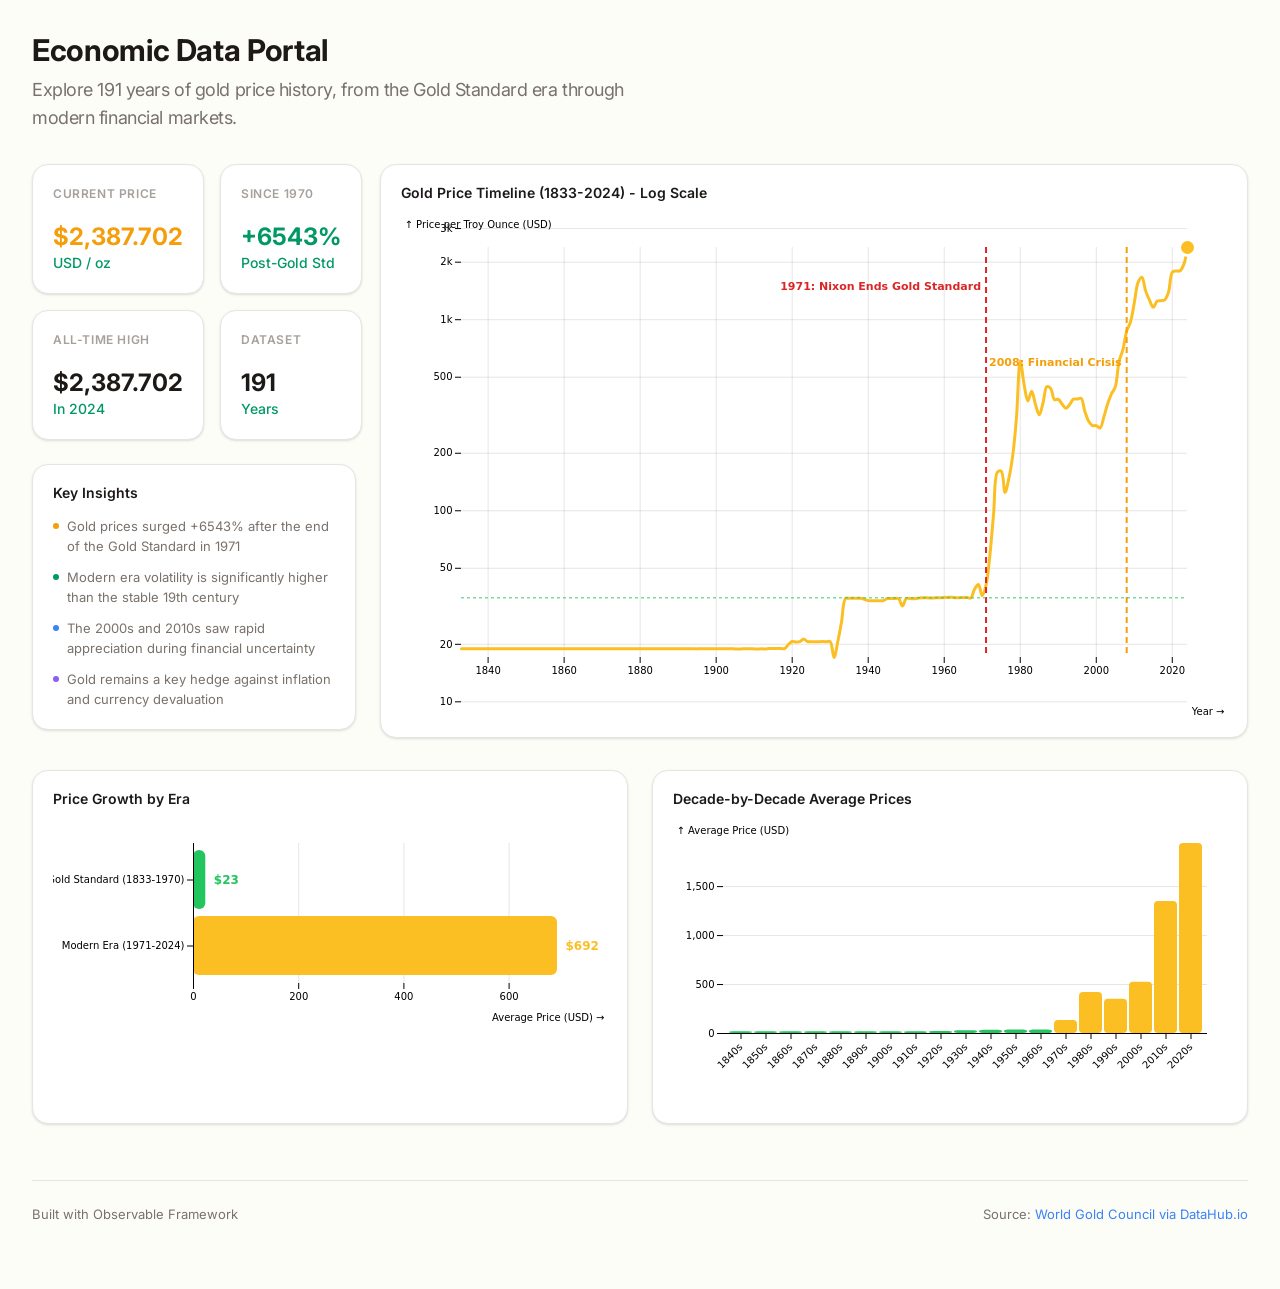
==== index.html @ 4b7fcaa3 "chore: deploy build files to root for datahub and compacted graphs into single index.md" ====
<!DOCTYPE html>
<html>
<head>
<meta charset="utf-8">
<meta name="viewport" content="width=device-width, initial-scale=1, maximum-scale=1">
<meta name="generator" content="Observable Framework v1.13.3">
<title>PortalJS Data App</title>
<link rel="preconnect" href="https://fonts.gstatic.com" crossorigin>
<link rel="preload" as="style" href="https://fonts.googleapis.com/css2?family=Source+Serif+4:ital,opsz,wght@0,8..60,200..900;1,8..60,200..900&amp;display=swap" crossorigin>
<link rel="preload" as="style" href="./_import/style.93a02f71.css">
<link rel="stylesheet" type="text/css" href="https://fonts.googleapis.com/css2?family=Source+Serif+4:ital,opsz,wght@0,8..60,200..900;1,8..60,200..900&amp;display=swap" crossorigin>
<link rel="stylesheet" type="text/css" href="./_import/style.93a02f71.css">
<link rel="modulepreload" href="./_observablehq/client.0e7dc575.js">
<link rel="modulepreload" href="./_observablehq/runtime.e080113b.js">
<link rel="modulepreload" href="./_observablehq/stdlib.73a8ec5a.js">
<link rel="modulepreload" href="./_npm/d3@7.9.0/e780feca.js">
<link rel="modulepreload" href="./_npm/htl@0.3.1/72f4716c.js">
<link rel="modulepreload" href="./_npm/@observablehq/plot@0.6.17/d761ef9b.js">
<link rel="modulepreload" href="./_npm/d3-dsv@3.0.1/9cffc2bd.js">
<link rel="modulepreload" href="./_npm/d3-array@3.2.4/e93ca09f.js">
<link rel="modulepreload" href="./_npm/d3-axis@3.0.0/0f2de24d.js">
<link rel="modulepreload" href="./_npm/d3-brush@3.0.0/65eb105b.js">
<link rel="modulepreload" href="./_npm/d3-chord@3.0.1/7ef8fb2e.js">
<link rel="modulepreload" href="./_npm/d3-color@3.1.0/aeb57b94.js">
<link rel="modulepreload" href="./_npm/d3-contour@4.0.2/1d2aed74.js">
<link rel="modulepreload" href="./_npm/d3-delaunay@6.0.4/5ced1d52.js">
<link rel="modulepreload" href="./_npm/d3-dispatch@3.0.1/9ba9c7f3.js">
<link rel="modulepreload" href="./_npm/d3-drag@3.0.0/4202580c.js">
<link rel="modulepreload" href="./_npm/d3-ease@3.0.1/cdd7e898.js">
<link rel="modulepreload" href="./_npm/d3-fetch@3.0.1/b4e2ad9a.js">
<link rel="modulepreload" href="./_npm/d3-force@3.0.0/5e804d15.js">
<link rel="modulepreload" href="./_npm/d3-format@3.1.0/86074ef6.js">
<link rel="modulepreload" href="./_npm/d3-geo@3.1.1/40599fb3.js">
<link rel="modulepreload" href="./_npm/d3-hierarchy@3.1.2/e49e792c.js">
<link rel="modulepreload" href="./_npm/d3-interpolate@3.0.1/8d1e5425.js">
<link rel="modulepreload" href="./_npm/d3-path@3.1.0/20d3f133.js">
<link rel="modulepreload" href="./_npm/d3-polygon@3.0.1/7553081f.js">
<link rel="modulepreload" href="./_npm/d3-quadtree@3.0.1/0dfd751c.js">
<link rel="modulepreload" href="./_npm/d3-random@3.0.1/3c90ee06.js">
<link rel="modulepreload" href="./_npm/d3-scale@4.0.2/843b6a76.js">
<link rel="modulepreload" href="./_npm/d3-scale-chromatic@3.1.0/ba24c2e7.js">
<link rel="modulepreload" href="./_npm/d3-selection@3.0.0/4d94e5b7.js">
<link rel="modulepreload" href="./_npm/d3-shape@3.2.0/6d3a6726.js">
<link rel="modulepreload" href="./_npm/d3-time@3.1.0/9f03c579.js">
<link rel="modulepreload" href="./_npm/d3-time-format@4.1.0/07c9626f.js">
<link rel="modulepreload" href="./_npm/d3-timer@3.0.1/b58a267d.js">
<link rel="modulepreload" href="./_npm/d3-transition@3.0.1/004da2ac.js">
<link rel="modulepreload" href="./_npm/d3-zoom@3.0.0/b5786b3f.js">
<link rel="modulepreload" href="./_npm/isoformat@0.2.1/18cbf477.js">
<link rel="modulepreload" href="./_npm/interval-tree-1d@1.0.4/53fe8176.js">
<link rel="modulepreload" href="./_npm/internmap@2.0.3/e08981d9.js">
<link rel="modulepreload" href="./_npm/delaunator@5.0.1/02d43215.js">
<link rel="modulepreload" href="./_npm/binary-search-bounds@2.0.5/cbf6ba23.js">
<link rel="modulepreload" href="./_npm/robust-predicates@3.0.2/aa00730b.js">

    <link rel="icon" href="./_file/observable.1af93621.png" type="image/png" sizes="32x32">
    <script type="module">
      import { inject } from 'https://esm.sh/@vercel/analytics@1.5.0';
      inject();
    </script>
  
<script type="module">

import {define} from "./_observablehq/client.0e7dc575.js";
import {registerFile} from "./_observablehq/stdlib.73a8ec5a.js";

registerFile("./data/annual-gold-prices.csv", {"name":"./data/annual-gold-prices.csv","mimeType":"text/csv","path":"./_file/data/annual-gold-prices.f1178b83.csv","lastModified":1761657023288,"size":2369});

define({id: "8c620198", inputs: ["FileAttachment","d3"], outputs: ["goldRaw","goldData","latestPrice","firstPrice","allTimeHigh","allTimeHighYear","priceIn1970","totalIncrease","yearsOfData","goldStandardData","modernEra"], body: async (FileAttachment,d3) => {
const goldRaw = FileAttachment("./data/annual-gold-prices.csv").csv({typed: true});
const goldData = (await goldRaw).map(d => ({
  year: +d.Date,
  price: +d.Price
})).filter(d => d.price > 0);

const latestPrice = goldData[goldData.length - 1].price;
const firstPrice = goldData[0].price;
const allTimeHigh = d3.max(goldData, d => d.price);
const allTimeHighYear = goldData.find(d => d.price === allTimeHigh).year;
const priceIn1970 = goldData.find(d => d.year === 1970)?.price || 35;
const totalIncrease = ((latestPrice - priceIn1970) / priceIn1970 * 100).toFixed(0);
const yearsOfData = goldData.length;

const goldStandardData = goldData.filter(d => d.year <= 1970);
const modernEra = goldData.filter(d => d.year > 1970);
return {goldRaw,goldData,latestPrice,firstPrice,allTimeHigh,allTimeHighYear,priceIn1970,totalIncrease,yearsOfData,goldStandardData,modernEra};
}});

define({id: "78a95893", inputs: ["display","html","latestPrice","totalIncrease","allTimeHigh","allTimeHighYear","yearsOfData","resize","Plot","goldData","d3","goldStandardData","modernEra"], body: (display,html,latestPrice,totalIncrease,allTimeHigh,allTimeHighYear,yearsOfData,resize,Plot,goldData,d3,goldStandardData,modernEra) => {
display(html`<div class="dashboard-container">
  <div class="dashboard-top">
    <div class="sidebar-section">
      <div class="stats-grid">
        <div class="stat-card">
          <div class="stat-card-header">
            <span class="stat-card-label">Current Price</span>
          </div>
          <div class="stat-card-content">
            <div class="stat-card-value" style="color: var(--color-accent-orange)">$${latestPrice.toLocaleString()}</div>
            <div class="stat-card-subvalue">USD / oz</div>
          </div>
        </div>

        <div class="stat-card">
          <div class="stat-card-header">
            <span class="stat-card-label">Since 1970</span>
          </div>
          <div class="stat-card-content">
            <div class="stat-card-value" style="color: var(--color-accent-green)">+${totalIncrease}%</div>
            <div class="stat-card-subvalue">Post-Gold Std</div>
          </div>
        </div>

        <div class="stat-card">
          <div class="stat-card-header">
            <span class="stat-card-label">All-Time High</span>
          </div>
          <div class="stat-card-content">
            <div class="stat-card-value">$${allTimeHigh.toLocaleString()}</div>
            <div class="stat-card-subvalue">In ${allTimeHighYear}</div>
          </div>
        </div>

        <div class="stat-card">
          <div class="stat-card-header">
            <span class="stat-card-label">Dataset</span>
          </div>
          <div class="stat-card-content">
            <div class="stat-card-value">${yearsOfData}</div>
            <div class="stat-card-subvalue">Years</div>
          </div>
        </div>
      </div>

      <div class="insights-card">
        <div class="insights-header">
          <h4 class="insights-title">Key Insights</h4>
        </div>
        <ul class="insights-list">
          <li>Gold prices surged +${totalIncrease}% after the end of the Gold Standard in 1971</li>
          <li>Modern era volatility is significantly higher than the stable 19th century</li>
          <li>The 2000s and 2010s saw rapid appreciation during financial uncertainty</li>
          <li>Gold remains a key hedge against inflation and currency devaluation</li>
        </ul>
      </div>
    </div>

    <div class="chart-card">
      <div class="chart-header">
        <div class="chart-title-row">
          <h3 class="chart-title">Gold Price Timeline (1833-2024) - Log Scale</h3>
        </div>
      </div>
      <div class="chart-content">
        ${resize((width) => {
          const isMobile = width < 640;
          return Plot.plot({
            width,
            height: isMobile ? 400 : 500,
            marginLeft: isMobile ? 55 : 60,
            marginRight: isMobile ? 20 : 40,
            marginBottom: isMobile ? 50 : 60,
            marginTop: 30,
            style: { background: "transparent" },
            x: { label: "Year", grid: true, ticks: isMobile ? 5 : 12, tickFormat: d => String(d) },
            y: { label: "Price per Troy Ounce (USD)", grid: true, type: "log", ticks: [10, 20, 50, 100, 200, 500, 1000, 2000, 3000] },
            marks: [
              Plot.areaY(goldData, {x: "year", y: "price", fill: "#fbbf24", fillOpacity: 0.2, curve: "catmull-rom"}),
              Plot.line(goldData, {x: "year", y: "price", stroke: "#fbbf24", strokeWidth: 3, curve: "catmull-rom"}),
              Plot.dot(goldData, {x: "year", y: "price", r: 2, fill: "transparent", tip: true, title: d => `${d.year}: $${d.price.toFixed(2)}`}),
              Plot.ruleX([1971], {stroke: "#dc2626", strokeWidth: 2, strokeDasharray: "6,4"}),
              Plot.text([{year: 1971, price: 1500}], {x: "year", y: "price", text: isMobile ? ["1971"] : ["1971: Nixon Ends Gold Standard"], fill: "#dc2626", fontSize: isMobile ? 9 : 11, fontWeight: "bold", dx: -5, textAnchor: "end"}),
              Plot.ruleX([2008], {stroke: "#f59e0b", strokeWidth: 2, strokeDasharray: "6,4"}),
              Plot.text([{year: 2008, price: 600}], {x: "year", y: "price", text: isMobile ? ["2008"] : ["2008: Financial Crisis"], fill: "#f59e0b", fontSize: isMobile ? 9 : 11, fontWeight: "bold", dx: -5, textAnchor: "end"}),
              Plot.ruleY([35], {stroke: "#22c55e", strokeWidth: 1.5, strokeDasharray: "3,3", opacity: 0.6}),
              Plot.dot([goldData[goldData.length - 1]], {x: "year", y: "price", r: 8, fill: "#fbbf24", stroke: "white", strokeWidth: 3})
            ]
          });
        })}
      </div>
    </div>
  </div>

  <div class="dashboard-bottom" style="grid-template-columns: 1fr 1fr;">
    <div class="chart-card">
      <div class="chart-header"><h3 class="chart-title">Price Growth by Era</h3></div>
      <div class="chart-content">
        ${resize((width) => {
          const isMobile = width < 640;
          const eraData = [
            { era: "Gold Standard (1833-1970)", avgPrice: d3.mean(goldStandardData, d => d.price), color: "#22c55e" },
            { era: "Modern Era (1971-2024)", avgPrice: d3.mean(modernEra, d => d.price), color: "#fbbf24" }
          ];
          return Plot.plot({
            width, height: isMobile ? 200 : 250, marginLeft: isMobile ? 140 : 160, marginRight: 50, marginBottom: 40,
            style: { background: "transparent" },
            x: { label: "Average Price (USD)", grid: true },
            y: { label: null },
            marks: [
              Plot.barX(eraData, {x: "avgPrice", y: "era", fill: "color", rx: 6, tip: true}),
              Plot.text(eraData, {x: "avgPrice", y: "era", text: d => `$${d.avgPrice.toFixed(0)}`, dx: 8, textAnchor: "start", fontSize: 12, fontWeight: "600", fill: d => d.color}),
              Plot.ruleX([0])
            ]
          });
        })}
      </div>
    </div>

    <div class="chart-card">
      <div class="chart-header"><h3 class="chart-title">Decade-by-Decade Average Prices</h3></div>
      <div class="chart-content">
        ${resize((width) => {
          const isMobile = width < 640;
          const decadeData = d3.rollups(goldData, v => d3.mean(v, d => d.price), d => Math.floor(d.year / 10) * 10)
            .map(([decade, avg]) => ({ decade: `${decade}s`, average: avg, decadeNum: decade })).filter(d => d.decadeNum >= 1840);
          return Plot.plot({
            width, height: isMobile ? 280 : 320, marginLeft: isMobile ? 50 : 60, marginRight: 20, marginBottom: isMobile ? 70 : 60,
            style: { background: "transparent" },
            x: { label: null, tickRotate: isMobile ? -45 : -30 },
            y: { label: "Average Price (USD)", grid: true },
            marks: [
              Plot.barY(decadeData, {x: "decade", y: "average", fill: d => d.decadeNum >= 1970 ? "#fbbf24" : "#22c55e", rx: 4, tip: true, title: d => `${d.decade}: $${d.average.toFixed(2)}`}),
              Plot.ruleY([0])
            ]
          });
        })}
      </div>
    </div>
  </div>

  <div class="dashboard-footer">
    <span>Built with Observable Framework</span>
    <span>Source: <a href="https://datahub.io/core/gold-prices" target="_blank">World Gold Council via DataHub.io</a></span>
  </div>
</div>`)
}});

</script>
</head>
<body>
<div id="observablehq-center">
<main id="observablehq-main" class="observablehq">
<div class="observablehq observablehq--block"><!--:8c620198:--></div>
<div class="hero">
  <h1>Economic Data Portal</h1>
  <p>Explore 191 years of gold price history, from the Gold Standard era through modern financial markets.</p>
</div>
<div class="observablehq observablehq--block"><observablehq-loading></observablehq-loading><!--:78a95893:--></div>
</main>
<footer id="observablehq-footer">
<nav><a rel="next" href="./gold-prices"><span>The Golden Century - Historical Gold Prices</span></a></nav>
<div>Built with Observable Framework. Source: World Gold Council via DataHub.io.</div>
</footer>
</div>
</body>
</html>
---- _import/style.93a02f71.css ----
@import"https://fonts.googleapis.com/css2?family=Inter:wght@400;500;600;700&display=swap";:root{--monospace: Menlo, Consolas, monospace;--monospace-font: 14px/1.5 var(--monospace);--serif: "Source Serif 4", "Iowan Old Style", "Apple Garamond", "Palatino Linotype", "Times New Roman", "Droid Serif", Times, serif, "Apple Color Emoji", "Segoe UI Emoji", "Segoe UI Symbol";--sans-serif: -apple-system, BlinkMacSystemFont, "avenir next", avenir, helvetica, "helvetica neue", ubuntu, roboto, noto, "segoe ui", arial, sans-serif;--theme-blue: #4269d0;--theme-green: #3ca951;--theme-red: #ff725c;--theme-yellow: #efb118}html{-webkit-text-size-adjust:100%;-webkit-font-smoothing:antialiased;-moz-osx-font-smoothing:grayscale;background:var(--theme-background);color:var(--theme-foreground)}body{font:17px/1.5 var(--serif);margin:0}a[href]{color:var(--theme-foreground-focus)}h1,h2,h3,h4,h5,h6{color:var(--theme-foreground-alt);font-weight:700;line-height:1.15;margin-top:0;margin-bottom:.25rem;text-wrap:balance}h2+p,h3+p,h4+p,h2+table,h3+table,h4+table{margin-top:0}h1+h2{color:var(--theme-foreground);font-size:20px;font-style:italic;font-weight:400;margin-bottom:1rem}a[href]{text-decoration:none}a[href]:hover,a[href]:focus{text-decoration:underline}h1 code,h2 code,h3 code,h4 code,h5 code,h6 code{font-size:90%}pre{line-height:1.5}pre,code,tt{font-family:var(--monospace);font-size:14px}img{max-width:100%}p,table,figure,figcaption,h1,h2,h3,h4,h5,h6,.katex-display{max-width:640px}blockquote,ol,ul{max-width:600px}blockquote{margin:1rem 1.5rem}ul ol{padding-left:28px}hr{height:1px;margin:1rem 0;padding:1rem 0;border:none;background:no-repeat center/100% 1px linear-gradient(to right,var(--theme-foreground-faintest),var(--theme-foreground-faintest))}pre{background-color:var(--theme-background-alt);border-radius:4px;margin:1rem -1rem;max-width:960px;min-height:1.5em;padding:.5rem 1rem;overflow-x:auto;box-sizing:border-box}input:not([type]),input[type=email],input[type=number],input[type=password],input[type=range],input[type=search],input[type=tel],input[type=text],input[type=url]{width:240px}input,canvas,button{vertical-align:middle}button,input,textarea{accent-color:var(--theme-blue)}table{width:100%;border-collapse:collapse;font:13px/1.2 var(--sans-serif)}table pre,table code,table tt{font-size:inherit;line-height:inherit}th>pre:only-child,td>pre:only-child{margin:0;padding:0}th{color:var(--theme-foreground);text-align:left;vertical-align:bottom}td{color:var(--theme-foreground-alt);vertical-align:top}th,td{padding:3px 6.5px 3px 0}th:last-child,td:last-child{padding-right:0}tr:not(:last-child){border-bottom:solid 1px var(--theme-foreground-faintest)}thead tr{border-bottom:solid 1px var(--theme-foreground-fainter)}figure,table{margin:1rem 0}figure img{max-width:100%}figure>h2,figure>h3{font-family:var(--sans-serif)}figure>h2{font-size:20px}figure>h3{font-size:16px;font-weight:400}figcaption{font:small var(--sans-serif);color:var(--theme-foreground-muted)}a[href].observablehq-header-anchor{color:inherit}:root{--font-big: 700 32px/1 var(--sans-serif);--font-small: 14px var(--sans-serif)}.big{font:var(--font-big)}.small{font:var(--font-small)}.red{color:var(--theme-red)}.yellow{color:var(--theme-yellow)}.green{color:var(--theme-green)}.blue{color:var(--theme-blue)}.muted{color:var(--theme-foreground-muted)}.observablehq--draft>h1:first-of-type:after{content:" [DRAFT]";color:var(--theme-foreground-muted)}:root{--theme-caret: url("data:image/svg+xml,%3Csvg xmlns='http://www.w3.org/2000/svg' width='16' height='16' viewBox='0 0 16 16'%3E%3Cpath d='M5 7L8.125 9.5L11.25 7' stroke='black' stroke-width='1.5' stroke-linecap='round' fill='none'/%3E%3C/svg%3E");--theme-toggle: url("data:image/svg+xml,%3Csvg xmlns='http://www.w3.org/2000/svg' width='16' height='16' viewBox='0 0 16 16'%3E%3Cpath d='m10.5,11 2.5-3-2.5-3 M6,8h7' fill='none' stroke='black' stroke-width='2'/%3E%3Crect x='2' y='2' fill='currentColor' height='12' rx='0.5' width='2'/%3E%3C/svg%3E");--theme-magnifier: url("data:image/svg+xml,%3Csvg xmlns='http://www.w3.org/2000/svg' width='16' height='16' viewBox='0 0 16 16'%3E%3Cpath stroke='currentColor' stroke-width='2' fill='none' d='M15,15L10.5,10.5a3,3 0 1,0 -6 -6a3,3 0 1,0 6 6'%3E%3C/path%3E%3C/svg%3E");--observablehq-max-width: 1440px;--observablehq-header-height: 2.2rem;scroll-padding-top:2.5rem}:root:has(#observablehq-header){scroll-padding-top:calc(var(--observablehq-header-height) + 2.5rem)}body{max-width:var(--observablehq-max-width);margin:auto}#observablehq-main,#observablehq-header,#observablehq-footer{margin:1rem auto}#observablehq-header{position:fixed;top:0;left:calc(max(0rem,(100vw - var(--observablehq-max-width)) / 2) + var(--observablehq-inset-left) + 2rem);right:calc(max(0rem,(100vw - var(--observablehq-max-width)) / 2) + var(--observablehq-inset-right) + 2rem);z-index:2;display:flex;align-items:center;gap:.5rem;height:var(--observablehq-header-height);margin:0 -2rem 2rem;padding:1rem 2rem .5rem;background:var(--theme-background);border-bottom:solid 1px var(--theme-foreground-faintest);font:500 16px var(--sans-serif)}#observablehq-main{min-height:calc(100vh - 20rem);position:relative;z-index:0}#observablehq-header~#observablehq-main{margin-top:calc(var(--observablehq-header-height) + 1.5rem + 2rem)}#observablehq-footer{display:block;margin-top:10rem;font:12px var(--sans-serif);color:var(--theme-foreground-faint)}#observablehq-footer nav{display:grid;max-width:640px;grid-template-columns:1fr 1fr;column-gap:1rem;margin-bottom:1rem}#observablehq-footer nav a{display:flex;flex-direction:column;border:1px solid var(--theme-foreground-fainter);border-radius:8px;padding:1rem;line-height:1rem;text-decoration:none}#observablehq-footer nav a span{font-size:14px}#observablehq-footer nav a:hover span{text-decoration:underline}#observablehq-footer nav a:hover{border-color:var(--theme-foreground-focus)}#observablehq-footer nav a[rel=prev]{grid-column:1;align-items:start}#observablehq-footer nav a[rel=next]{grid-column:2;align-items:end}#observablehq-footer nav a:before{color:var(--theme-foreground-faint)}#observablehq-footer nav a[rel=prev]:before{content:"Previous page"}#observablehq-footer nav a[rel=next]:before{content:"Next page"}#observablehq-center{margin:2rem;--observablehq-inset-left: 0rem;--observablehq-inset-right: 0rem}#observablehq-sidebar{--observablehq-sidebar-padding-left: max(0rem, (100vw - var(--observablehq-max-width)) / 2) ;position:fixed;background:var(--theme-background-alt);color:var(--theme-foreground-muted);font:14px var(--sans-serif);visibility:hidden;font-weight:500;width:calc(272px + var(--observablehq-sidebar-padding-left));z-index:3;top:0;bottom:0;left:-272px;box-sizing:border-box;padding:0 .5rem 1rem calc(var(--observablehq-sidebar-padding-left) + .5rem);overflow-y:auto}#observablehq-sidebar ol,#observablehq-toc ol{list-style:none;margin:0;padding:0}#observablehq-sidebar>ol,#observablehq-sidebar>details,#observablehq-sidebar>section{position:relative;padding-bottom:.5rem;margin:.5rem 0;border-bottom:solid 1px var(--theme-foreground-faintest)}#observablehq-sidebar>ol:first-child{position:sticky;top:0;z-index:1;font-size:16px;font-weight:700;padding-top:1rem;margin:0;color:var(--theme-foreground)}#observablehq-sidebar>ol:first-child:before{content:"";position:absolute;inset:0 -.5rem;background:var(--theme-background-alt)}#observablehq-sidebar>ol:first-child>li{position:relative}#observablehq-sidebar>ol:first-child>li>a{height:calc(var(--observablehq-header-height) - 1rem)}#observablehq-sidebar>ol:last-child,#observablehq-sidebar>details:last-child,#observablehq-sidebar>section:last-child{border-bottom:none}#observablehq-sidebar summary{font-weight:700;color:var(--theme-foreground);cursor:default}#observablehq-sidebar summary::-webkit-details-marker,#observablehq-sidebar summary::marker{display:none}#observablehq-sidebar details summary:after{position:absolute;right:0;width:1rem;height:1rem;background:var(--theme-foreground-muted);content:"";-webkit-mask:var(--theme-caret);-webkit-mask-repeat:no-repeat;-webkit-mask-position:center;mask:var(--theme-caret);mask-repeat:no-repeat;mask-position:center;padding:.5rem;transition:transform .25s ease;transform:rotate(-90deg);transform-origin:50% 50%}#observablehq-sidebar details summary:hover:after{color:var(--theme-foreground)}#observablehq-sidebar details[open] summary:after{transform:rotate(0)}#observablehq-sidebar-toggle{position:fixed;appearance:none;background:none;top:0;left:0;height:100%;width:2rem;display:flex;align-items:center;justify-content:center;cursor:e-resize;margin:0;color:var(--theme-foreground-muted);z-index:1}#observablehq-sidebar-close{position:absolute;top:1rem;right:0;width:2rem;height:var(--observablehq-header-height);display:flex;align-items:center;justify-content:center;color:var(--theme-foreground-muted);cursor:w-resize;z-index:2}#observablehq-sidebar-toggle:before,#observablehq-sidebar-close:before{content:"";width:1rem;height:1rem;background:currentColor;-webkit-mask:var(--theme-toggle);mask:var(--theme-toggle)}#observablehq-sidebar-close:before{transform:scaleX(-1)}#observablehq-sidebar summary,.observablehq-link a{display:flex;padding:.5rem 1rem .5rem 1.5rem;margin-left:-.5rem;align-items:center}#observablehq-sidebar summary a{flex-grow:1;color:inherit}#observablehq-sidebar summary.observablehq-link{padding:0;margin-left:0}#observablehq-sidebar details summary:hover,.observablehq-link-active a,.observablehq-link a:hover{background:var(--theme-background)}.observablehq-link a:hover{color:var(--theme-foreground-focus)}#observablehq-toc{display:none;position:fixed;color:var(--theme-foreground-muted);font:400 14px var(--sans-serif);z-index:1;top:0;right:calc(max(0rem,(100% - var(--observablehq-max-width)) / 2) + 1rem);bottom:0;overflow-y:auto}#observablehq-header~#observablehq-toc{top:calc(var(--observablehq-header-height) + 1.5rem)}#observablehq-toc nav{width:192px;margin:2rem 0;padding:0 1rem;box-sizing:border-box;border-left:solid 1px var(--theme-foreground-faintest)}#observablehq-toc div{font-weight:700;color:var(--theme-foreground);margin-bottom:.5rem}.observablehq-secondary-link a{display:block;padding:.25rem 0}.observablehq-link:not(.observablehq-link-active) a[href]:not(:hover),.observablehq-secondary-link:not(.observablehq-secondary-link-active) a[href]:not(:hover){color:inherit}.observablehq-link-active,.observablehq-secondary-link-active{position:relative}.observablehq-link-active:before,.observablehq-secondary-link-highlight{content:"";position:absolute;width:3px;background:var(--theme-foreground-focus)}.observablehq-link-active:before{top:0;bottom:0;left:-.5rem}.observablehq-secondary-link-highlight{left:1px;top:2rem;height:0;transition:top .15s ease,height .15s ease}#observablehq-sidebar{transition:visibility .15s 0ms,left .15s 0ms ease}#observablehq-sidebar:focus-within,#observablehq-sidebar-toggle:checked~#observablehq-sidebar{left:0;visibility:initial;box-shadow:0 0 8px 4px #0000001a;transition:visibility 0ms 0ms,left .15s 0ms ease}#observablehq-sidebar-backdrop{display:none;position:fixed;inset:0;z-index:2}#observablehq-sidebar-backdrop:has(~#observablehq-sidebar:focus-within),#observablehq-sidebar-toggle:checked~#observablehq-sidebar-backdrop{display:initial}@media (prefers-color-scheme: dark){#observablehq-sidebar:focus-within,#observablehq-sidebar-toggle:checked~#observablehq-sidebar{box-shadow:0 0 8px 4px #00000080}}@media (min-width: calc(912px + 6rem)){#observablehq-sidebar{transition:none!important}#observablehq-sidebar-toggle:checked~#observablehq-sidebar-backdrop{display:none}#observablehq-sidebar-toggle:checked~#observablehq-sidebar,#observablehq-sidebar-toggle:indeterminate~#observablehq-sidebar{left:0;visibility:initial;box-shadow:none}#observablehq-sidebar-toggle:checked~#observablehq-center,#observablehq-sidebar-toggle:indeterminate~#observablehq-center{--observablehq-inset-left: calc(272px + 1rem) ;--observablehq-inset-right: 1rem;padding-left:var(--observablehq-inset-left);padding-right:1rem}}@media (min-width: calc(832px + 5rem)){#observablehq-toc~#observablehq-main{padding-right:calc(192px + 1rem)}#observablehq-toc{display:block}}@media (min-width: calc(912px + 6rem)){#observablehq-sidebar-toggle:checked~#observablehq-center #observablehq-toc,#observablehq-sidebar-toggle:indeterminate~#observablehq-center #observablehq-toc{display:none}#observablehq-sidebar-toggle:checked~#observablehq-center #observablehq-toc~#observablehq-main,#observablehq-sidebar-toggle:indeterminate~#observablehq-center #observablehq-toc~#observablehq-main{padding-right:0}}@media (min-width: calc(1104px + 7rem)){#observablehq-sidebar-toggle:checked~#observablehq-center #observablehq-toc,#observablehq-sidebar-toggle:indeterminate~#observablehq-center #observablehq-toc,#observablehq-toc{display:block}#observablehq-sidebar-toggle:checked~#observablehq-center #observablehq-toc~#observablehq-main,#observablehq-sidebar-toggle:indeterminate~#observablehq-center #observablehq-toc~#observablehq-main{padding-right:calc(192px + 1rem)}}.observablehq-pre-container{position:relative;margin:1rem -1rem;max-width:960px}.observablehq-pre-container:after{position:absolute;top:0;right:0;height:21px;font:12px var(--sans-serif);color:var(--theme-foreground-muted);background:linear-gradient(to right,transparent,var(--theme-background-alt) 40%);padding:.5rem .5rem .5rem 1.5rem}.observablehq-pre-container[data-language]:after{content:attr(data-language)}.observablehq-pre-container pre{padding-right:4rem;margin:0;max-width:none}.observablehq-pre-copy{position:absolute;top:0;right:0;background:none;color:transparent;border:none;border-radius:4px;padding:0 8px;margin:4px;height:29px;cursor:pointer;z-index:1;display:flex;align-items:center}.observablehq-pre-copied:before{content:"Copied!";position:absolute;right:calc(100% + .25rem);background:linear-gradient(to right,transparent,var(--theme-background-alt) 10%);color:var(--theme-green);font:var(--font-small);padding:4px 8px 4px 16px;pointer-events:none;animation-name:observablehq-pre-copied;animation-duration:.25s;animation-direction:alternate;animation-iteration-count:2}@keyframes observablehq-pre-copied{0%{opacity:0;transform:translate(.5rem)}50%{opacity:1}to{transform:translate(0)}}.observablehq-pre-container[data-copy] .observablehq-pre-copy,.observablehq-pre-container:hover .observablehq-pre-copy,.observablehq-pre-container .observablehq-pre-copy:focus{background:var(--theme-background-alt);color:var(--theme-foreground-faint)}.observablehq-pre-container .observablehq-pre-copy:hover{color:var(--theme-foreground-muted)}.observablehq-pre-container .observablehq-pre-copy:active{color:var(--theme-foreground);background:var(--theme-foreground-faintest)}#observablehq-sidebar.observablehq-search-results>ol:not(:first-child),#observablehq-sidebar.observablehq-search-results>details,#observablehq-sidebar.observablehq-search-results>section{display:none}#observablehq-search{position:relative;padding:.5rem 0 0;display:flex;align-items:center}#observablehq-search input{padding:6px 4px 6px 2.2em;width:100%;border:none;border-radius:4px;background-color:var(--theme-background);font-size:13.3px;height:28px}#observablehq-search input::placeholder{color:var(--theme-foreground-faint)}#observablehq-search:before{position:absolute;left:.5rem;content:"";width:1rem;height:1rem;background:currentColor;-webkit-mask:var(--theme-magnifier);mask:var(--theme-magnifier);pointer-events:none}#observablehq-search:after{position:absolute;right:6px;content:attr(data-shortcut);pointer-events:none}#observablehq-search:focus-within:after{content:""}#observablehq-search-results{--relevance-width: 32px;position:absolute;overflow-y:auto;top:6.5rem;left:var(--observablehq-sidebar-padding-left);right:.5rem;bottom:0}#observablehq-search-results a span{max-width:184px;white-space:nowrap;overflow:hidden;text-overflow:ellipsis}#observablehq-search-results div{text-align:right;font-size:10px;margin:.5em}#observablehq-search-results li{position:relative;display:flex;align-items:center}#observablehq-search-results a{flex-grow:1}#observablehq-search-results li:after,#observablehq-search-results a span:after{content:"";width:var(--relevance-width);height:4px;position:absolute;top:14px;right:.5em;border-radius:2px;background:var(--theme-foreground-muted)}#observablehq-search-results li.observablehq-link-active:after{background:var(--theme-foreground-focus)}#observablehq-search-results a span:after{background:var(--theme-foreground-faintest)}#observablehq-search-results li[data-score="0"]:after{width:calc(var(--relevance-width) * .125)}#observablehq-search-results li[data-score="1"]:after{width:calc(var(--relevance-width) * .25)}#observablehq-search-results li[data-score="2"]:after{width:calc(var(--relevance-width) * .4375)}#observablehq-search-results li[data-score="3"]:after{width:calc(var(--relevance-width) * .625)}#observablehq-search-results li[data-score="4"]:after{width:calc(var(--relevance-width) * .8125)}@media print{#observablehq-center{padding-left:1em!important}#observablehq-sidebar,#observablehq-footer{display:none!important}}#observablehq-main{container-type:inline-size}.grid{margin:1rem 0;display:grid;gap:1rem;grid-auto-rows:1fr}.grid svg{overflow:visible}.grid figure{margin:0}.grid>*>p:first-child{margin-top:0}.grid>*>p:last-child{margin-bottom:0}@container (min-width: 640px){.grid-cols-2,.grid-cols-4{grid-template-columns:repeat(2,minmax(0,1fr))}.grid-cols-2 .grid-colspan-2,.grid-cols-2 .grid-colspan-3,.grid-cols-2 .grid-colspan-4,.grid-cols-4 .grid-colspan-2,.grid-cols-4 .grid-colspan-3,.grid-cols-4 .grid-colspan-4{grid-column:span 2}}@container (min-width: 720px){.grid-cols-3{grid-template-columns:repeat(3,minmax(0,1fr))}.grid-cols-3 .grid-colspan-2{grid-column:span 2}.grid-cols-3 .grid-colspan-3{grid-column:span 3}}@container (min-width: 1080px){.grid-cols-4{grid-template-columns:repeat(4,minmax(0,1fr))}.grid-cols-4 .grid-colspan-3{grid-column:span 3}.grid-cols-4 .grid-colspan-4{grid-column:span 4}}.grid-rowspan-2{grid-row:span 2}.grid-rowspan-3{grid-row:span 3}.grid-rowspan-4{grid-row:span 4}.note,.tip,.warning,.caution{border-left:solid 1px;border-radius:0 4px 4px 0;padding:1rem 2rem;margin:1rem 0;box-sizing:border-box;max-width:640px}.note:before,.tip:before,.warning:before,.caution:before{display:block;margin-bottom:1rem;font-weight:700}.note{border-left-color:var(--theme-foreground-fainter);background-color:var(--theme-background-alt)}.note:before{content:"Note";color:var(--theme-foreground-muted)}.tip{border-left-color:var(--theme-green);background-color:color-mix(in srgb,var(--theme-green),var(--theme-background) 90%)}.tip:before{content:"Tip";color:var(--theme-green)}.warning{border-left-color:var(--theme-yellow);background-color:color-mix(in srgb,var(--theme-yellow),var(--theme-background) 90%)}.warning:before{content:"Warning";color:var(--theme-yellow)}.caution{border-left-color:var(--theme-red);background-color:color-mix(in srgb,var(--theme-red),var(--theme-background) 90%)}.caution:before{content:"Caution";color:var(--theme-red)}.note[label]:before,.tip[label]:before,.warning[label]:before,.caution[label]:before{content:attr(label)}.note>:first-child,.tip>:first-child,.warning>:first-child,.caution>:first-child{margin-top:0}.note>:last-child,.tip>:last-child,.warning>:last-child,.caution>:last-child{margin-bottom:0}.card{background:var(--theme-background-alt);border:solid 1px var(--theme-foreground-faintest);border-radius:.75rem;padding:1rem;margin:1rem 0;font:14px var(--sans-serif)}.grid>.card{margin:0}.card>:first-child,.card>:first-child>:first-child{margin-top:0}.card>:last-child,.card>:last-child>:last-child{margin-bottom:0}.card h2,.card h3{font-size:inherit}.card h2{font-weight:500;font-size:15px}.card h3{font-weight:400;color:var(--theme-foreground-muted)}.card h2~svg,.card h3~svg,.card h2~p,.card h3~p{margin-top:1rem}.observablehq--block:empty{margin:0}@keyframes observablehq-loading{0%{transform:rotate(0)}to{transform:rotate(360deg)}}observablehq-loading{font:var(--monospace-font);color:var(--theme-foreground-muted);display:inline-block;transform-origin:.32em 55%;animation-name:observablehq-loading;animation-timing-function:linear;animation-duration:1s;animation-iteration-count:infinite}observablehq-loading:before{content:"\21bb"}.observablehq--block observablehq-loading{display:block}.observablehq--block{margin:1rem 0}.observablehq--block .observablehq,.observablehq--block .observablehq--inspect{display:block}.observablehq--collapsed,.observablehq--expanded.observablehq--inspect a{cursor:pointer}.observablehq--caret{margin-right:4px;vertical-align:baseline}.observablehq--field{text-indent:-1rem;margin-left:1rem}.observablehq--inspect{font:var(--monospace-font);overflow-x:auto;white-space:pre}.observablehq--inspect.observablehq--import{white-space:normal}.observablehq--inspect::-webkit-scrollbar{display:none}.observablehq--error .observablehq--inspect{word-break:break-all;white-space:pre-wrap}.observablehq--string-expand{margin-left:6px;padding:2px 6px;border-radius:2px;font-size:80%;background:var(--theme-background-alt);cursor:pointer;vertical-align:middle}.observablehq--keyword,.hljs-doctag,.hljs-keyword,.hljs-meta .hljs-keyword,.hljs-template-tag,.hljs-template-variable,.hljs-type,.hljs-variable.language_{color:var(--syntax-keyword)}.observablehq--symbol,.hljs-title,.hljs-title.class_,.hljs-title.class_.inherited__,.hljs-title.function_{color:var(--syntax-entity)}.observablehq--index,.observablehq--key,.hljs-attr,.hljs-attribute,.hljs-meta,.hljs-operator,.hljs-variable,.hljs-selector-attr,.hljs-selector-class,.hljs-selector-id{color:var(--syntax-constant)}.observablehq--regexp,.observablehq--string,.hljs-regexp,.hljs-string,.hljs-meta .hljs-string{color:var(--syntax-string)}.observablehq--null,.observablehq--undefined,.hljs-built_in,.hljs-literal,.hljs-symbol{color:var(--syntax-variable)}.observablehq--prototype-key,.observablehq--empty,.hljs-comment,.hljs-formula{color:var(--syntax-comment)}.observablehq--bigint,.observablehq--boolean,.observablehq--date,.observablehq--forbidden,.observablehq--number,.hljs-name,.hljs-number,.hljs-quote,.hljs-selector-tag,.hljs-selector-pseudo{color:var(--syntax-entity-tag)}.hljs-subst{color:var(--syntax-storage-modifier-import)}.hljs-section{color:var(--syntax-markup-heading);font-weight:700}.hljs-bullet{color:var(--syntax-markup-list)}.hljs-emphasis{color:var(--syntax-markup-italic);font-style:italic}.hljs-strong{color:var(--syntax-markup-bold);font-weight:700}.hljs-addition{color:var(--syntax-markup-inserted);background-color:var(--syntax-markup-inserted-background)}.hljs-deletion{color:var(--syntax-markup-deleted);background-color:var(--syntax-markup-deleted-background)}.observablehq--empty{font-style:oblique}.observablehq--error{color:var(--syntax-keyword)}.plot-d6a7b5{--plot-background: var(--theme-background)}p .plot-d6a7b5{display:inline-block}:root{--color-background: #FDFDF8;--color-background-card: #FFFFFF;--color-border: #E7E5E4;--card-shadow: 0px 1px 3px rgba(0, 0, 0, .1), 0px 1px 2px -1px rgba(0, 0, 0, .1);--color-text-primary: #1C1917;--color-text-secondary: #79716B;--color-text-muted: #A6A09B;--color-accent-green: #009966;--color-accent-blue: #3B82F6;--color-accent-orange: #F59E0B;--color-accent-red: #DC2626;--color-accent-gold: #fbbf24;--card-radius: 16px;--spacing-sm: 16px;--spacing-md: 24px;--spacing-lg: 32px}*{overflow-anchor:none!important}body{font-family:Inter,system-ui,-apple-system,sans-serif;background:var(--color-background);overflow-anchor:none!important}.hero-large{display:flex;flex-direction:column;align-items:center;font-family:Inter,system-ui,sans-serif;margin:2rem 0 3rem;text-wrap:balance;text-align:center}.hero-large h1{margin:.5rem 0;font-size:2.5rem;font-weight:900;line-height:1.1;color:var(--color-text-primary)}.hero-large p{margin:.5rem 0 0;max-width:40em;font-size:1rem;line-height:1.5;color:var(--color-text-secondary)}@media (min-width: 640px){.hero-large h1{font-size:3rem}}.key-stats{display:grid;grid-template-columns:repeat(4,1fr);gap:var(--spacing-sm);margin:2rem 0}.key-stat{background:var(--color-background-card);border:1px solid var(--color-border);box-shadow:var(--card-shadow);border-radius:var(--card-radius);padding:var(--spacing-sm);text-align:center}.key-stat .value{font-size:24px;font-weight:700;line-height:1.2;color:var(--color-accent-gold)}.key-stat .label{font-size:12px;color:var(--color-text-muted);text-transform:uppercase;letter-spacing:.5px;margin-top:4px}.chart-section{display:flex;flex-direction:column;gap:var(--spacing-md)}.chart-container-full{background:var(--color-background-card);border:1px solid var(--color-border);box-shadow:var(--card-shadow);border-radius:var(--card-radius);padding:var(--spacing-md)}.chart-container-full h3{margin:0 0 var(--spacing-sm) 0;font-size:16px;font-weight:600;color:var(--color-text-primary)}.dashboard-footer{display:flex;justify-content:space-between;align-items:center;padding:var(--spacing-sm) 0;font-size:13px;color:var(--color-text-secondary);border-top:1px solid var(--color-border);margin-top:var(--spacing-lg)}footer{width:100%!important}footer nav{display:flex!important;justify-content:space-between!important;align-items:center!important;width:100%!important}@media (max-width: 900px){.key-stats{grid-template-columns:repeat(2,1fr)}}@media (max-width: 768px){.hero-large h1{font-size:2rem}.dashboard-footer{flex-direction:column;gap:8px;text-align:center}}#observablehq-sidebar,nav#observablehq-sidebar,aside#observablehq-sidebar{background:var(--color-background-card)!important}@media (max-width: 768px){#observablehq-sidebar,nav#observablehq-sidebar,aside#observablehq-sidebar,[class*=observablehq-sidebar]{background:var(--color-background-card)!important;background-color:#fff!important}}@import url(observablehq:default.css);@import url(https://fonts.googleapis.com/css2?family=Inter:wght@400;500;600;700&display=swap);:root{--color-background: #FDFDF8;--color-background-card: #FFFFFF;--color-border: #E7E5E4;--color-text-primary: #1C1917;--color-text-secondary: #79716B;--color-text-muted: #A6A09B;--color-accent-green: #009966;--color-accent-blue: #3B82F6;--color-accent-orange: #F59E0B;--color-accent-red: #DC2626;--card-shadow: 0px 1px 3px rgba(0, 0, 0, .1), 0px 1px 2px -1px rgba(0, 0, 0, .1);--card-radius: 16px;--card-radius-sm: 12px;--spacing-xs: 8px;--spacing-sm: 16px;--spacing-md: 24px;--spacing-lg: 32px;--font-family: "Inter", system-ui, -apple-system, sans-serif}*{box-sizing:border-box;overflow-anchor:none!important}body{font-family:var(--font-family);background:var(--color-background);overflow-anchor:none!important}.hero{margin-bottom:var(--spacing-lg)}.hero h1{margin:0;font-size:30px;font-weight:700;line-height:36px;letter-spacing:-.35px;color:var(--color-text-primary)}.hero p{margin:8px 0 0;font-size:18px;font-weight:400;line-height:28px;letter-spacing:-.44px;color:var(--color-text-secondary)}.dashboard-container{display:flex;flex-direction:column;gap:var(--spacing-lg)}.dashboard-top{display:grid;grid-template-columns:324px 1fr;gap:var(--spacing-md)}.dashboard-bottom{display:grid;grid-template-columns:repeat(3,1fr);gap:var(--spacing-md)}.sidebar-section{display:flex;flex-direction:column;gap:var(--spacing-md)}.stats-grid{display:grid;grid-template-columns:repeat(2,1fr);gap:var(--spacing-sm)}.stat-card{background:var(--color-background-card);border:1px solid var(--color-border);box-shadow:var(--card-shadow);border-radius:var(--card-radius);padding:20px;display:flex;flex-direction:column;gap:18px}.stat-card-header{display:flex;align-items:center;gap:4px}.stat-card-icon{width:12px;height:12px;color:var(--color-text-muted)}.stat-card-icon svg{width:100%;height:100%}.stat-card-label{font-size:12px;font-weight:600;text-transform:uppercase;letter-spacing:.6px;color:var(--color-text-muted)}.stat-card-content{display:flex;flex-direction:column;gap:0}.stat-card-value{font-size:24px;font-weight:700;line-height:32px;color:var(--color-text-primary)}.stat-card-subvalue{font-size:14px;font-weight:500;line-height:20px;color:var(--color-accent-green)}.insights-card{background:var(--color-background-card);border:1px solid var(--color-border);box-shadow:var(--card-shadow);border-radius:var(--card-radius);padding:20px}.insights-header{display:flex;align-items:center;gap:8px;margin-bottom:16px}.insights-icon{width:16px;height:16px;color:var(--color-accent-blue)}.insights-title{font-size:14px;font-weight:600;color:var(--color-text-primary);margin:0}.insights-list{list-style:none;padding:0;margin:0;display:flex;flex-direction:column;gap:12px}.insights-list li{display:flex;align-items:flex-start;gap:8px;font-size:13px;line-height:1.5;color:var(--color-text-secondary)}.insights-list li:before{content:"";width:6px;height:6px;border-radius:50%;background:var(--color-accent-orange);flex-shrink:0;margin-top:6px}.insights-list li:nth-child(2):before{background:var(--color-accent-green)}.insights-list li:nth-child(3):before{background:var(--color-accent-blue)}.insights-list li:nth-child(4):before{background:#8b5cf6}.chart-card{background:var(--color-background-card);border:1px solid var(--color-border);box-shadow:var(--card-shadow);border-radius:var(--card-radius);padding:20px;display:flex;flex-direction:column}.chart-header{display:flex;align-items:center;justify-content:space-between;margin-bottom:16px;gap:12px}.chart-title-row{display:flex;align-items:center;gap:8px}.chart-icon{width:16px;height:16px;color:var(--color-text-muted)}.chart-title{font-size:14px;font-weight:600;color:var(--color-text-primary);margin:0}.chart-badge{display:inline-flex;align-items:center;padding:4px 10px;background:#ecfdf5;color:var(--color-accent-green);font-size:11px;font-weight:600;border-radius:6px;white-space:nowrap}.chart-content{flex:1;min-height:0}.dashboard-footer{display:flex;justify-content:space-between;align-items:center;padding-top:var(--spacing-md);margin-top:var(--spacing-md);border-top:1px solid var(--color-border);font-size:13px;color:var(--color-text-secondary)}.dashboard-footer a{color:var(--color-accent-blue);text-decoration:none}.dashboard-footer a:hover{text-decoration:underline}.card,.card>*,.card svg,.card figure{overflow-anchor:none!important;contain:layout style paint}svg,svg *{overflow-anchor:none!important}g[aria-label=tip] path,g[aria-label=tip]>path,svg g path[filter*=drop-shadow]{fill:#fff!important;stroke:#e7e5e4!important;stroke-width:1px!important}g[aria-label=tip] text,g[aria-label=tip] text tspan{fill:#1c1917!important}form,form *{overflow-anchor:none!important}footer{display:none!important}@media (max-width: 1100px){.dashboard-top{grid-template-columns:280px 1fr}.dashboard-bottom{grid-template-columns:1fr}}@media (max-width: 900px){.dashboard-top{grid-template-columns:1fr}.stats-grid{grid-template-columns:repeat(4,1fr)}.stat-card{padding:16px}.stat-card-value{font-size:20px}}@media (max-width: 768px){.hero h1{font-size:24px;line-height:30px}.hero p{font-size:16px;line-height:24px}.stats-grid{grid-template-columns:repeat(2,1fr)}.dashboard-bottom{gap:var(--spacing-sm)}.chart-card{padding:16px}.chart-header{flex-direction:column;align-items:flex-start}}@media (max-width: 480px){.stats-grid{grid-template-columns:1fr 1fr}.stat-card{padding:14px;gap:12px}.stat-card-value{font-size:18px;line-height:24px}.stat-card-label{font-size:10px}}
---- _import/style.93a02f71.css ----
@import"https://fonts.googleapis.com/css2?family=Inter:wght@400;500;600;700&display=swap";:root{--monospace: Menlo, Consolas, monospace;--monospace-font: 14px/1.5 var(--monospace);--serif: "Source Serif 4", "Iowan Old Style", "Apple Garamond", "Palatino Linotype", "Times New Roman", "Droid Serif", Times, serif, "Apple Color Emoji", "Segoe UI Emoji", "Segoe UI Symbol";--sans-serif: -apple-system, BlinkMacSystemFont, "avenir next", avenir, helvetica, "helvetica neue", ubuntu, roboto, noto, "segoe ui", arial, sans-serif;--theme-blue: #4269d0;--theme-green: #3ca951;--theme-red: #ff725c;--theme-yellow: #efb118}html{-webkit-text-size-adjust:100%;-webkit-font-smoothing:antialiased;-moz-osx-font-smoothing:grayscale;background:var(--theme-background);color:var(--theme-foreground)}body{font:17px/1.5 var(--serif);margin:0}a[href]{color:var(--theme-foreground-focus)}h1,h2,h3,h4,h5,h6{color:var(--theme-foreground-alt);font-weight:700;line-height:1.15;margin-top:0;margin-bottom:.25rem;text-wrap:balance}h2+p,h3+p,h4+p,h2+table,h3+table,h4+table{margin-top:0}h1+h2{color:var(--theme-foreground);font-size:20px;font-style:italic;font-weight:400;margin-bottom:1rem}a[href]{text-decoration:none}a[href]:hover,a[href]:focus{text-decoration:underline}h1 code,h2 code,h3 code,h4 code,h5 code,h6 code{font-size:90%}pre{line-height:1.5}pre,code,tt{font-family:var(--monospace);font-size:14px}img{max-width:100%}p,table,figure,figcaption,h1,h2,h3,h4,h5,h6,.katex-display{max-width:640px}blockquote,ol,ul{max-width:600px}blockquote{margin:1rem 1.5rem}ul ol{padding-left:28px}hr{height:1px;margin:1rem 0;padding:1rem 0;border:none;background:no-repeat center/100% 1px linear-gradient(to right,var(--theme-foreground-faintest),var(--theme-foreground-faintest))}pre{background-color:var(--theme-background-alt);border-radius:4px;margin:1rem -1rem;max-width:960px;min-height:1.5em;padding:.5rem 1rem;overflow-x:auto;box-sizing:border-box}input:not([type]),input[type=email],input[type=number],input[type=password],input[type=range],input[type=search],input[type=tel],input[type=text],input[type=url]{width:240px}input,canvas,button{vertical-align:middle}button,input,textarea{accent-color:var(--theme-blue)}table{width:100%;border-collapse:collapse;font:13px/1.2 var(--sans-serif)}table pre,table code,table tt{font-size:inherit;line-height:inherit}th>pre:only-child,td>pre:only-child{margin:0;padding:0}th{color:var(--theme-foreground);text-align:left;vertical-align:bottom}td{color:var(--theme-foreground-alt);vertical-align:top}th,td{padding:3px 6.5px 3px 0}th:last-child,td:last-child{padding-right:0}tr:not(:last-child){border-bottom:solid 1px var(--theme-foreground-faintest)}thead tr{border-bottom:solid 1px var(--theme-foreground-fainter)}figure,table{margin:1rem 0}figure img{max-width:100%}figure>h2,figure>h3{font-family:var(--sans-serif)}figure>h2{font-size:20px}figure>h3{font-size:16px;font-weight:400}figcaption{font:small var(--sans-serif);color:var(--theme-foreground-muted)}a[href].observablehq-header-anchor{color:inherit}:root{--font-big: 700 32px/1 var(--sans-serif);--font-small: 14px var(--sans-serif)}.big{font:var(--font-big)}.small{font:var(--font-small)}.red{color:var(--theme-red)}.yellow{color:var(--theme-yellow)}.green{color:var(--theme-green)}.blue{color:var(--theme-blue)}.muted{color:var(--theme-foreground-muted)}.observablehq--draft>h1:first-of-type:after{content:" [DRAFT]";color:var(--theme-foreground-muted)}:root{--theme-caret: url("data:image/svg+xml,%3Csvg xmlns='http://www.w3.org/2000/svg' width='16' height='16' viewBox='0 0 16 16'%3E%3Cpath d='M5 7L8.125 9.5L11.25 7' stroke='black' stroke-width='1.5' stroke-linecap='round' fill='none'/%3E%3C/svg%3E");--theme-toggle: url("data:image/svg+xml,%3Csvg xmlns='http://www.w3.org/2000/svg' width='16' height='16' viewBox='0 0 16 16'%3E%3Cpath d='m10.5,11 2.5-3-2.5-3 M6,8h7' fill='none' stroke='black' stroke-width='2'/%3E%3Crect x='2' y='2' fill='currentColor' height='12' rx='0.5' width='2'/%3E%3C/svg%3E");--theme-magnifier: url("data:image/svg+xml,%3Csvg xmlns='http://www.w3.org/2000/svg' width='16' height='16' viewBox='0 0 16 16'%3E%3Cpath stroke='currentColor' stroke-width='2' fill='none' d='M15,15L10.5,10.5a3,3 0 1,0 -6 -6a3,3 0 1,0 6 6'%3E%3C/path%3E%3C/svg%3E");--observablehq-max-width: 1440px;--observablehq-header-height: 2.2rem;scroll-padding-top:2.5rem}:root:has(#observablehq-header){scroll-padding-top:calc(var(--observablehq-header-height) + 2.5rem)}body{max-width:var(--observablehq-max-width);margin:auto}#observablehq-main,#observablehq-header,#observablehq-footer{margin:1rem auto}#observablehq-header{position:fixed;top:0;left:calc(max(0rem,(100vw - var(--observablehq-max-width)) / 2) + var(--observablehq-inset-left) + 2rem);right:calc(max(0rem,(100vw - var(--observablehq-max-width)) / 2) + var(--observablehq-inset-right) + 2rem);z-index:2;display:flex;align-items:center;gap:.5rem;height:var(--observablehq-header-height);margin:0 -2rem 2rem;padding:1rem 2rem .5rem;background:var(--theme-background);border-bottom:solid 1px var(--theme-foreground-faintest);font:500 16px var(--sans-serif)}#observablehq-main{min-height:calc(100vh - 20rem);position:relative;z-index:0}#observablehq-header~#observablehq-main{margin-top:calc(var(--observablehq-header-height) + 1.5rem + 2rem)}#observablehq-footer{display:block;margin-top:10rem;font:12px var(--sans-serif);color:var(--theme-foreground-faint)}#observablehq-footer nav{display:grid;max-width:640px;grid-template-columns:1fr 1fr;column-gap:1rem;margin-bottom:1rem}#observablehq-footer nav a{display:flex;flex-direction:column;border:1px solid var(--theme-foreground-fainter);border-radius:8px;padding:1rem;line-height:1rem;text-decoration:none}#observablehq-footer nav a span{font-size:14px}#observablehq-footer nav a:hover span{text-decoration:underline}#observablehq-footer nav a:hover{border-color:var(--theme-foreground-focus)}#observablehq-footer nav a[rel=prev]{grid-column:1;align-items:start}#observablehq-footer nav a[rel=next]{grid-column:2;align-items:end}#observablehq-footer nav a:before{color:var(--theme-foreground-faint)}#observablehq-footer nav a[rel=prev]:before{content:"Previous page"}#observablehq-footer nav a[rel=next]:before{content:"Next page"}#observablehq-center{margin:2rem;--observablehq-inset-left: 0rem;--observablehq-inset-right: 0rem}#observablehq-sidebar{--observablehq-sidebar-padding-left: max(0rem, (100vw - var(--observablehq-max-width)) / 2) ;position:fixed;background:var(--theme-background-alt);color:var(--theme-foreground-muted);font:14px var(--sans-serif);visibility:hidden;font-weight:500;width:calc(272px + var(--observablehq-sidebar-padding-left));z-index:3;top:0;bottom:0;left:-272px;box-sizing:border-box;padding:0 .5rem 1rem calc(var(--observablehq-sidebar-padding-left) + .5rem);overflow-y:auto}#observablehq-sidebar ol,#observablehq-toc ol{list-style:none;margin:0;padding:0}#observablehq-sidebar>ol,#observablehq-sidebar>details,#observablehq-sidebar>section{position:relative;padding-bottom:.5rem;margin:.5rem 0;border-bottom:solid 1px var(--theme-foreground-faintest)}#observablehq-sidebar>ol:first-child{position:sticky;top:0;z-index:1;font-size:16px;font-weight:700;padding-top:1rem;margin:0;color:var(--theme-foreground)}#observablehq-sidebar>ol:first-child:before{content:"";position:absolute;inset:0 -.5rem;background:var(--theme-background-alt)}#observablehq-sidebar>ol:first-child>li{position:relative}#observablehq-sidebar>ol:first-child>li>a{height:calc(var(--observablehq-header-height) - 1rem)}#observablehq-sidebar>ol:last-child,#observablehq-sidebar>details:last-child,#observablehq-sidebar>section:last-child{border-bottom:none}#observablehq-sidebar summary{font-weight:700;color:var(--theme-foreground);cursor:default}#observablehq-sidebar summary::-webkit-details-marker,#observablehq-sidebar summary::marker{display:none}#observablehq-sidebar details summary:after{position:absolute;right:0;width:1rem;height:1rem;background:var(--theme-foreground-muted);content:"";-webkit-mask:var(--theme-caret);-webkit-mask-repeat:no-repeat;-webkit-mask-position:center;mask:var(--theme-caret);mask-repeat:no-repeat;mask-position:center;padding:.5rem;transition:transform .25s ease;transform:rotate(-90deg);transform-origin:50% 50%}#observablehq-sidebar details summary:hover:after{color:var(--theme-foreground)}#observablehq-sidebar details[open] summary:after{transform:rotate(0)}#observablehq-sidebar-toggle{position:fixed;appearance:none;background:none;top:0;left:0;height:100%;width:2rem;display:flex;align-items:center;justify-content:center;cursor:e-resize;margin:0;color:var(--theme-foreground-muted);z-index:1}#observablehq-sidebar-close{position:absolute;top:1rem;right:0;width:2rem;height:var(--observablehq-header-height);display:flex;align-items:center;justify-content:center;color:var(--theme-foreground-muted);cursor:w-resize;z-index:2}#observablehq-sidebar-toggle:before,#observablehq-sidebar-close:before{content:"";width:1rem;height:1rem;background:currentColor;-webkit-mask:var(--theme-toggle);mask:var(--theme-toggle)}#observablehq-sidebar-close:before{transform:scaleX(-1)}#observablehq-sidebar summary,.observablehq-link a{display:flex;padding:.5rem 1rem .5rem 1.5rem;margin-left:-.5rem;align-items:center}#observablehq-sidebar summary a{flex-grow:1;color:inherit}#observablehq-sidebar summary.observablehq-link{padding:0;margin-left:0}#observablehq-sidebar details summary:hover,.observablehq-link-active a,.observablehq-link a:hover{background:var(--theme-background)}.observablehq-link a:hover{color:var(--theme-foreground-focus)}#observablehq-toc{display:none;position:fixed;color:var(--theme-foreground-muted);font:400 14px var(--sans-serif);z-index:1;top:0;right:calc(max(0rem,(100% - var(--observablehq-max-width)) / 2) + 1rem);bottom:0;overflow-y:auto}#observablehq-header~#observablehq-toc{top:calc(var(--observablehq-header-height) + 1.5rem)}#observablehq-toc nav{width:192px;margin:2rem 0;padding:0 1rem;box-sizing:border-box;border-left:solid 1px var(--theme-foreground-faintest)}#observablehq-toc div{font-weight:700;color:var(--theme-foreground);margin-bottom:.5rem}.observablehq-secondary-link a{display:block;padding:.25rem 0}.observablehq-link:not(.observablehq-link-active) a[href]:not(:hover),.observablehq-secondary-link:not(.observablehq-secondary-link-active) a[href]:not(:hover){color:inherit}.observablehq-link-active,.observablehq-secondary-link-active{position:relative}.observablehq-link-active:before,.observablehq-secondary-link-highlight{content:"";position:absolute;width:3px;background:var(--theme-foreground-focus)}.observablehq-link-active:before{top:0;bottom:0;left:-.5rem}.observablehq-secondary-link-highlight{left:1px;top:2rem;height:0;transition:top .15s ease,height .15s ease}#observablehq-sidebar{transition:visibility .15s 0ms,left .15s 0ms ease}#observablehq-sidebar:focus-within,#observablehq-sidebar-toggle:checked~#observablehq-sidebar{left:0;visibility:initial;box-shadow:0 0 8px 4px #0000001a;transition:visibility 0ms 0ms,left .15s 0ms ease}#observablehq-sidebar-backdrop{display:none;position:fixed;inset:0;z-index:2}#observablehq-sidebar-backdrop:has(~#observablehq-sidebar:focus-within),#observablehq-sidebar-toggle:checked~#observablehq-sidebar-backdrop{display:initial}@media (prefers-color-scheme: dark){#observablehq-sidebar:focus-within,#observablehq-sidebar-toggle:checked~#observablehq-sidebar{box-shadow:0 0 8px 4px #00000080}}@media (min-width: calc(912px + 6rem)){#observablehq-sidebar{transition:none!important}#observablehq-sidebar-toggle:checked~#observablehq-sidebar-backdrop{display:none}#observablehq-sidebar-toggle:checked~#observablehq-sidebar,#observablehq-sidebar-toggle:indeterminate~#observablehq-sidebar{left:0;visibility:initial;box-shadow:none}#observablehq-sidebar-toggle:checked~#observablehq-center,#observablehq-sidebar-toggle:indeterminate~#observablehq-center{--observablehq-inset-left: calc(272px + 1rem) ;--observablehq-inset-right: 1rem;padding-left:var(--observablehq-inset-left);padding-right:1rem}}@media (min-width: calc(832px + 5rem)){#observablehq-toc~#observablehq-main{padding-right:calc(192px + 1rem)}#observablehq-toc{display:block}}@media (min-width: calc(912px + 6rem)){#observablehq-sidebar-toggle:checked~#observablehq-center #observablehq-toc,#observablehq-sidebar-toggle:indeterminate~#observablehq-center #observablehq-toc{display:none}#observablehq-sidebar-toggle:checked~#observablehq-center #observablehq-toc~#observablehq-main,#observablehq-sidebar-toggle:indeterminate~#observablehq-center #observablehq-toc~#observablehq-main{padding-right:0}}@media (min-width: calc(1104px + 7rem)){#observablehq-sidebar-toggle:checked~#observablehq-center #observablehq-toc,#observablehq-sidebar-toggle:indeterminate~#observablehq-center #observablehq-toc,#observablehq-toc{display:block}#observablehq-sidebar-toggle:checked~#observablehq-center #observablehq-toc~#observablehq-main,#observablehq-sidebar-toggle:indeterminate~#observablehq-center #observablehq-toc~#observablehq-main{padding-right:calc(192px + 1rem)}}.observablehq-pre-container{position:relative;margin:1rem -1rem;max-width:960px}.observablehq-pre-container:after{position:absolute;top:0;right:0;height:21px;font:12px var(--sans-serif);color:var(--theme-foreground-muted);background:linear-gradient(to right,transparent,var(--theme-background-alt) 40%);padding:.5rem .5rem .5rem 1.5rem}.observablehq-pre-container[data-language]:after{content:attr(data-language)}.observablehq-pre-container pre{padding-right:4rem;margin:0;max-width:none}.observablehq-pre-copy{position:absolute;top:0;right:0;background:none;color:transparent;border:none;border-radius:4px;padding:0 8px;margin:4px;height:29px;cursor:pointer;z-index:1;display:flex;align-items:center}.observablehq-pre-copied:before{content:"Copied!";position:absolute;right:calc(100% + .25rem);background:linear-gradient(to right,transparent,var(--theme-background-alt) 10%);color:var(--theme-green);font:var(--font-small);padding:4px 8px 4px 16px;pointer-events:none;animation-name:observablehq-pre-copied;animation-duration:.25s;animation-direction:alternate;animation-iteration-count:2}@keyframes observablehq-pre-copied{0%{opacity:0;transform:translate(.5rem)}50%{opacity:1}to{transform:translate(0)}}.observablehq-pre-container[data-copy] .observablehq-pre-copy,.observablehq-pre-container:hover .observablehq-pre-copy,.observablehq-pre-container .observablehq-pre-copy:focus{background:var(--theme-background-alt);color:var(--theme-foreground-faint)}.observablehq-pre-container .observablehq-pre-copy:hover{color:var(--theme-foreground-muted)}.observablehq-pre-container .observablehq-pre-copy:active{color:var(--theme-foreground);background:var(--theme-foreground-faintest)}#observablehq-sidebar.observablehq-search-results>ol:not(:first-child),#observablehq-sidebar.observablehq-search-results>details,#observablehq-sidebar.observablehq-search-results>section{display:none}#observablehq-search{position:relative;padding:.5rem 0 0;display:flex;align-items:center}#observablehq-search input{padding:6px 4px 6px 2.2em;width:100%;border:none;border-radius:4px;background-color:var(--theme-background);font-size:13.3px;height:28px}#observablehq-search input::placeholder{color:var(--theme-foreground-faint)}#observablehq-search:before{position:absolute;left:.5rem;content:"";width:1rem;height:1rem;background:currentColor;-webkit-mask:var(--theme-magnifier);mask:var(--theme-magnifier);pointer-events:none}#observablehq-search:after{position:absolute;right:6px;content:attr(data-shortcut);pointer-events:none}#observablehq-search:focus-within:after{content:""}#observablehq-search-results{--relevance-width: 32px;position:absolute;overflow-y:auto;top:6.5rem;left:var(--observablehq-sidebar-padding-left);right:.5rem;bottom:0}#observablehq-search-results a span{max-width:184px;white-space:nowrap;overflow:hidden;text-overflow:ellipsis}#observablehq-search-results div{text-align:right;font-size:10px;margin:.5em}#observablehq-search-results li{position:relative;display:flex;align-items:center}#observablehq-search-results a{flex-grow:1}#observablehq-search-results li:after,#observablehq-search-results a span:after{content:"";width:var(--relevance-width);height:4px;position:absolute;top:14px;right:.5em;border-radius:2px;background:var(--theme-foreground-muted)}#observablehq-search-results li.observablehq-link-active:after{background:var(--theme-foreground-focus)}#observablehq-search-results a span:after{background:var(--theme-foreground-faintest)}#observablehq-search-results li[data-score="0"]:after{width:calc(var(--relevance-width) * .125)}#observablehq-search-results li[data-score="1"]:after{width:calc(var(--relevance-width) * .25)}#observablehq-search-results li[data-score="2"]:after{width:calc(var(--relevance-width) * .4375)}#observablehq-search-results li[data-score="3"]:after{width:calc(var(--relevance-width) * .625)}#observablehq-search-results li[data-score="4"]:after{width:calc(var(--relevance-width) * .8125)}@media print{#observablehq-center{padding-left:1em!important}#observablehq-sidebar,#observablehq-footer{display:none!important}}#observablehq-main{container-type:inline-size}.grid{margin:1rem 0;display:grid;gap:1rem;grid-auto-rows:1fr}.grid svg{overflow:visible}.grid figure{margin:0}.grid>*>p:first-child{margin-top:0}.grid>*>p:last-child{margin-bottom:0}@container (min-width: 640px){.grid-cols-2,.grid-cols-4{grid-template-columns:repeat(2,minmax(0,1fr))}.grid-cols-2 .grid-colspan-2,.grid-cols-2 .grid-colspan-3,.grid-cols-2 .grid-colspan-4,.grid-cols-4 .grid-colspan-2,.grid-cols-4 .grid-colspan-3,.grid-cols-4 .grid-colspan-4{grid-column:span 2}}@container (min-width: 720px){.grid-cols-3{grid-template-columns:repeat(3,minmax(0,1fr))}.grid-cols-3 .grid-colspan-2{grid-column:span 2}.grid-cols-3 .grid-colspan-3{grid-column:span 3}}@container (min-width: 1080px){.grid-cols-4{grid-template-columns:repeat(4,minmax(0,1fr))}.grid-cols-4 .grid-colspan-3{grid-column:span 3}.grid-cols-4 .grid-colspan-4{grid-column:span 4}}.grid-rowspan-2{grid-row:span 2}.grid-rowspan-3{grid-row:span 3}.grid-rowspan-4{grid-row:span 4}.note,.tip,.warning,.caution{border-left:solid 1px;border-radius:0 4px 4px 0;padding:1rem 2rem;margin:1rem 0;box-sizing:border-box;max-width:640px}.note:before,.tip:before,.warning:before,.caution:before{display:block;margin-bottom:1rem;font-weight:700}.note{border-left-color:var(--theme-foreground-fainter);background-color:var(--theme-background-alt)}.note:before{content:"Note";color:var(--theme-foreground-muted)}.tip{border-left-color:var(--theme-green);background-color:color-mix(in srgb,var(--theme-green),var(--theme-background) 90%)}.tip:before{content:"Tip";color:var(--theme-green)}.warning{border-left-color:var(--theme-yellow);background-color:color-mix(in srgb,var(--theme-yellow),var(--theme-background) 90%)}.warning:before{content:"Warning";color:var(--theme-yellow)}.caution{border-left-color:var(--theme-red);background-color:color-mix(in srgb,var(--theme-red),var(--theme-background) 90%)}.caution:before{content:"Caution";color:var(--theme-red)}.note[label]:before,.tip[label]:before,.warning[label]:before,.caution[label]:before{content:attr(label)}.note>:first-child,.tip>:first-child,.warning>:first-child,.caution>:first-child{margin-top:0}.note>:last-child,.tip>:last-child,.warning>:last-child,.caution>:last-child{margin-bottom:0}.card{background:var(--theme-background-alt);border:solid 1px var(--theme-foreground-faintest);border-radius:.75rem;padding:1rem;margin:1rem 0;font:14px var(--sans-serif)}.grid>.card{margin:0}.card>:first-child,.card>:first-child>:first-child{margin-top:0}.card>:last-child,.card>:last-child>:last-child{margin-bottom:0}.card h2,.card h3{font-size:inherit}.card h2{font-weight:500;font-size:15px}.card h3{font-weight:400;color:var(--theme-foreground-muted)}.card h2~svg,.card h3~svg,.card h2~p,.card h3~p{margin-top:1rem}.observablehq--block:empty{margin:0}@keyframes observablehq-loading{0%{transform:rotate(0)}to{transform:rotate(360deg)}}observablehq-loading{font:var(--monospace-font);color:var(--theme-foreground-muted);display:inline-block;transform-origin:.32em 55%;animation-name:observablehq-loading;animation-timing-function:linear;animation-duration:1s;animation-iteration-count:infinite}observablehq-loading:before{content:"\21bb"}.observablehq--block observablehq-loading{display:block}.observablehq--block{margin:1rem 0}.observablehq--block .observablehq,.observablehq--block .observablehq--inspect{display:block}.observablehq--collapsed,.observablehq--expanded.observablehq--inspect a{cursor:pointer}.observablehq--caret{margin-right:4px;vertical-align:baseline}.observablehq--field{text-indent:-1rem;margin-left:1rem}.observablehq--inspect{font:var(--monospace-font);overflow-x:auto;white-space:pre}.observablehq--inspect.observablehq--import{white-space:normal}.observablehq--inspect::-webkit-scrollbar{display:none}.observablehq--error .observablehq--inspect{word-break:break-all;white-space:pre-wrap}.observablehq--string-expand{margin-left:6px;padding:2px 6px;border-radius:2px;font-size:80%;background:var(--theme-background-alt);cursor:pointer;vertical-align:middle}.observablehq--keyword,.hljs-doctag,.hljs-keyword,.hljs-meta .hljs-keyword,.hljs-template-tag,.hljs-template-variable,.hljs-type,.hljs-variable.language_{color:var(--syntax-keyword)}.observablehq--symbol,.hljs-title,.hljs-title.class_,.hljs-title.class_.inherited__,.hljs-title.function_{color:var(--syntax-entity)}.observablehq--index,.observablehq--key,.hljs-attr,.hljs-attribute,.hljs-meta,.hljs-operator,.hljs-variable,.hljs-selector-attr,.hljs-selector-class,.hljs-selector-id{color:var(--syntax-constant)}.observablehq--regexp,.observablehq--string,.hljs-regexp,.hljs-string,.hljs-meta .hljs-string{color:var(--syntax-string)}.observablehq--null,.observablehq--undefined,.hljs-built_in,.hljs-literal,.hljs-symbol{color:var(--syntax-variable)}.observablehq--prototype-key,.observablehq--empty,.hljs-comment,.hljs-formula{color:var(--syntax-comment)}.observablehq--bigint,.observablehq--boolean,.observablehq--date,.observablehq--forbidden,.observablehq--number,.hljs-name,.hljs-number,.hljs-quote,.hljs-selector-tag,.hljs-selector-pseudo{color:var(--syntax-entity-tag)}.hljs-subst{color:var(--syntax-storage-modifier-import)}.hljs-section{color:var(--syntax-markup-heading);font-weight:700}.hljs-bullet{color:var(--syntax-markup-list)}.hljs-emphasis{color:var(--syntax-markup-italic);font-style:italic}.hljs-strong{color:var(--syntax-markup-bold);font-weight:700}.hljs-addition{color:var(--syntax-markup-inserted);background-color:var(--syntax-markup-inserted-background)}.hljs-deletion{color:var(--syntax-markup-deleted);background-color:var(--syntax-markup-deleted-background)}.observablehq--empty{font-style:oblique}.observablehq--error{color:var(--syntax-keyword)}.plot-d6a7b5{--plot-background: var(--theme-background)}p .plot-d6a7b5{display:inline-block}:root{--color-background: #FDFDF8;--color-background-card: #FFFFFF;--color-border: #E7E5E4;--card-shadow: 0px 1px 3px rgba(0, 0, 0, .1), 0px 1px 2px -1px rgba(0, 0, 0, .1);--color-text-primary: #1C1917;--color-text-secondary: #79716B;--color-text-muted: #A6A09B;--color-accent-green: #009966;--color-accent-blue: #3B82F6;--color-accent-orange: #F59E0B;--color-accent-red: #DC2626;--color-accent-gold: #fbbf24;--card-radius: 16px;--spacing-sm: 16px;--spacing-md: 24px;--spacing-lg: 32px}*{overflow-anchor:none!important}body{font-family:Inter,system-ui,-apple-system,sans-serif;background:var(--color-background);overflow-anchor:none!important}.hero-large{display:flex;flex-direction:column;align-items:center;font-family:Inter,system-ui,sans-serif;margin:2rem 0 3rem;text-wrap:balance;text-align:center}.hero-large h1{margin:.5rem 0;font-size:2.5rem;font-weight:900;line-height:1.1;color:var(--color-text-primary)}.hero-large p{margin:.5rem 0 0;max-width:40em;font-size:1rem;line-height:1.5;color:var(--color-text-secondary)}@media (min-width: 640px){.hero-large h1{font-size:3rem}}.key-stats{display:grid;grid-template-columns:repeat(4,1fr);gap:var(--spacing-sm);margin:2rem 0}.key-stat{background:var(--color-background-card);border:1px solid var(--color-border);box-shadow:var(--card-shadow);border-radius:var(--card-radius);padding:var(--spacing-sm);text-align:center}.key-stat .value{font-size:24px;font-weight:700;line-height:1.2;color:var(--color-accent-gold)}.key-stat .label{font-size:12px;color:var(--color-text-muted);text-transform:uppercase;letter-spacing:.5px;margin-top:4px}.chart-section{display:flex;flex-direction:column;gap:var(--spacing-md)}.chart-container-full{background:var(--color-background-card);border:1px solid var(--color-border);box-shadow:var(--card-shadow);border-radius:var(--card-radius);padding:var(--spacing-md)}.chart-container-full h3{margin:0 0 var(--spacing-sm) 0;font-size:16px;font-weight:600;color:var(--color-text-primary)}.dashboard-footer{display:flex;justify-content:space-between;align-items:center;padding:var(--spacing-sm) 0;font-size:13px;color:var(--color-text-secondary);border-top:1px solid var(--color-border);margin-top:var(--spacing-lg)}footer{width:100%!important}footer nav{display:flex!important;justify-content:space-between!important;align-items:center!important;width:100%!important}@media (max-width: 900px){.key-stats{grid-template-columns:repeat(2,1fr)}}@media (max-width: 768px){.hero-large h1{font-size:2rem}.dashboard-footer{flex-direction:column;gap:8px;text-align:center}}#observablehq-sidebar,nav#observablehq-sidebar,aside#observablehq-sidebar{background:var(--color-background-card)!important}@media (max-width: 768px){#observablehq-sidebar,nav#observablehq-sidebar,aside#observablehq-sidebar,[class*=observablehq-sidebar]{background:var(--color-background-card)!important;background-color:#fff!important}}@import url(observablehq:default.css);@import url(https://fonts.googleapis.com/css2?family=Inter:wght@400;500;600;700&display=swap);:root{--color-background: #FDFDF8;--color-background-card: #FFFFFF;--color-border: #E7E5E4;--color-text-primary: #1C1917;--color-text-secondary: #79716B;--color-text-muted: #A6A09B;--color-accent-green: #009966;--color-accent-blue: #3B82F6;--color-accent-orange: #F59E0B;--color-accent-red: #DC2626;--card-shadow: 0px 1px 3px rgba(0, 0, 0, .1), 0px 1px 2px -1px rgba(0, 0, 0, .1);--card-radius: 16px;--card-radius-sm: 12px;--spacing-xs: 8px;--spacing-sm: 16px;--spacing-md: 24px;--spacing-lg: 32px;--font-family: "Inter", system-ui, -apple-system, sans-serif}*{box-sizing:border-box;overflow-anchor:none!important}body{font-family:var(--font-family);background:var(--color-background);overflow-anchor:none!important}.hero{margin-bottom:var(--spacing-lg)}.hero h1{margin:0;font-size:30px;font-weight:700;line-height:36px;letter-spacing:-.35px;color:var(--color-text-primary)}.hero p{margin:8px 0 0;font-size:18px;font-weight:400;line-height:28px;letter-spacing:-.44px;color:var(--color-text-secondary)}.dashboard-container{display:flex;flex-direction:column;gap:var(--spacing-lg)}.dashboard-top{display:grid;grid-template-columns:324px 1fr;gap:var(--spacing-md)}.dashboard-bottom{display:grid;grid-template-columns:repeat(3,1fr);gap:var(--spacing-md)}.sidebar-section{display:flex;flex-direction:column;gap:var(--spacing-md)}.stats-grid{display:grid;grid-template-columns:repeat(2,1fr);gap:var(--spacing-sm)}.stat-card{background:var(--color-background-card);border:1px solid var(--color-border);box-shadow:var(--card-shadow);border-radius:var(--card-radius);padding:20px;display:flex;flex-direction:column;gap:18px}.stat-card-header{display:flex;align-items:center;gap:4px}.stat-card-icon{width:12px;height:12px;color:var(--color-text-muted)}.stat-card-icon svg{width:100%;height:100%}.stat-card-label{font-size:12px;font-weight:600;text-transform:uppercase;letter-spacing:.6px;color:var(--color-text-muted)}.stat-card-content{display:flex;flex-direction:column;gap:0}.stat-card-value{font-size:24px;font-weight:700;line-height:32px;color:var(--color-text-primary)}.stat-card-subvalue{font-size:14px;font-weight:500;line-height:20px;color:var(--color-accent-green)}.insights-card{background:var(--color-background-card);border:1px solid var(--color-border);box-shadow:var(--card-shadow);border-radius:var(--card-radius);padding:20px}.insights-header{display:flex;align-items:center;gap:8px;margin-bottom:16px}.insights-icon{width:16px;height:16px;color:var(--color-accent-blue)}.insights-title{font-size:14px;font-weight:600;color:var(--color-text-primary);margin:0}.insights-list{list-style:none;padding:0;margin:0;display:flex;flex-direction:column;gap:12px}.insights-list li{display:flex;align-items:flex-start;gap:8px;font-size:13px;line-height:1.5;color:var(--color-text-secondary)}.insights-list li:before{content:"";width:6px;height:6px;border-radius:50%;background:var(--color-accent-orange);flex-shrink:0;margin-top:6px}.insights-list li:nth-child(2):before{background:var(--color-accent-green)}.insights-list li:nth-child(3):before{background:var(--color-accent-blue)}.insights-list li:nth-child(4):before{background:#8b5cf6}.chart-card{background:var(--color-background-card);border:1px solid var(--color-border);box-shadow:var(--card-shadow);border-radius:var(--card-radius);padding:20px;display:flex;flex-direction:column}.chart-header{display:flex;align-items:center;justify-content:space-between;margin-bottom:16px;gap:12px}.chart-title-row{display:flex;align-items:center;gap:8px}.chart-icon{width:16px;height:16px;color:var(--color-text-muted)}.chart-title{font-size:14px;font-weight:600;color:var(--color-text-primary);margin:0}.chart-badge{display:inline-flex;align-items:center;padding:4px 10px;background:#ecfdf5;color:var(--color-accent-green);font-size:11px;font-weight:600;border-radius:6px;white-space:nowrap}.chart-content{flex:1;min-height:0}.dashboard-footer{display:flex;justify-content:space-between;align-items:center;padding-top:var(--spacing-md);margin-top:var(--spacing-md);border-top:1px solid var(--color-border);font-size:13px;color:var(--color-text-secondary)}.dashboard-footer a{color:var(--color-accent-blue);text-decoration:none}.dashboard-footer a:hover{text-decoration:underline}.card,.card>*,.card svg,.card figure{overflow-anchor:none!important;contain:layout style paint}svg,svg *{overflow-anchor:none!important}g[aria-label=tip] path,g[aria-label=tip]>path,svg g path[filter*=drop-shadow]{fill:#fff!important;stroke:#e7e5e4!important;stroke-width:1px!important}g[aria-label=tip] text,g[aria-label=tip] text tspan{fill:#1c1917!important}form,form *{overflow-anchor:none!important}footer{display:none!important}@media (max-width: 1100px){.dashboard-top{grid-template-columns:280px 1fr}.dashboard-bottom{grid-template-columns:1fr}}@media (max-width: 900px){.dashboard-top{grid-template-columns:1fr}.stats-grid{grid-template-columns:repeat(4,1fr)}.stat-card{padding:16px}.stat-card-value{font-size:20px}}@media (max-width: 768px){.hero h1{font-size:24px;line-height:30px}.hero p{font-size:16px;line-height:24px}.stats-grid{grid-template-columns:repeat(2,1fr)}.dashboard-bottom{gap:var(--spacing-sm)}.chart-card{padding:16px}.chart-header{flex-direction:column;align-items:flex-start}}@media (max-width: 480px){.stats-grid{grid-template-columns:1fr 1fr}.stat-card{padding:14px;gap:12px}.stat-card-value{font-size:18px;line-height:24px}.stat-card-label{font-size:10px}}
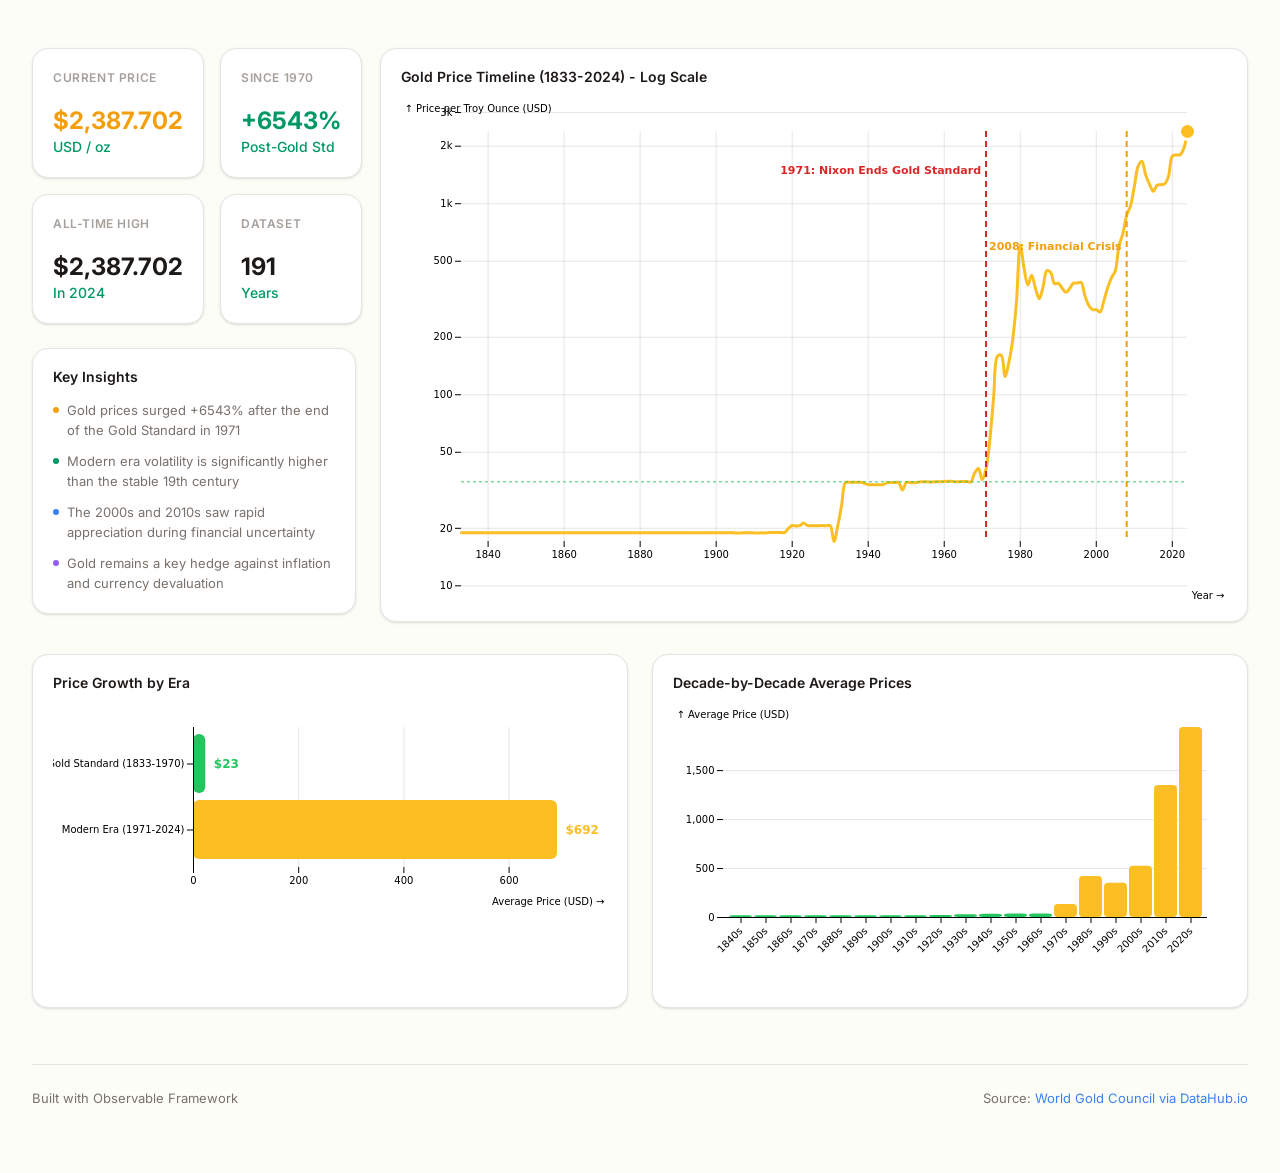
==== commit 68ca25c9: "removed title hero" ====
--- a/index.html
+++ b/index.html
@@ -4,7 +4,7 @@
 <meta charset="utf-8">
 <meta name="viewport" content="width=device-width, initial-scale=1, maximum-scale=1">
 <meta name="generator" content="Observable Framework v1.13.3">
-<title>PortalJS Data App</title>
+<title>Economic Data Portal</title>
 <link rel="preconnect" href="https://fonts.gstatic.com" crossorigin>
 <link rel="preload" as="style" href="https://fonts.googleapis.com/css2?family=Source+Serif+4:ital,opsz,wght@0,8..60,200..900;1,8..60,200..900&amp;display=swap" crossorigin>
 <link rel="preload" as="style" href="./_import/style.93a02f71.css">
@@ -241,10 +241,6 @@
 <div id="observablehq-center">
 <main id="observablehq-main" class="observablehq">
 <div class="observablehq observablehq--block"><!--:8c620198:--></div>
-<div class="hero">
-  <h1>Economic Data Portal</h1>
-  <p>Explore 191 years of gold price history, from the Gold Standard era through modern financial markets.</p>
-</div>
 <div class="observablehq observablehq--block"><observablehq-loading></observablehq-loading><!--:78a95893:--></div>
 </main>
 <footer id="observablehq-footer">
